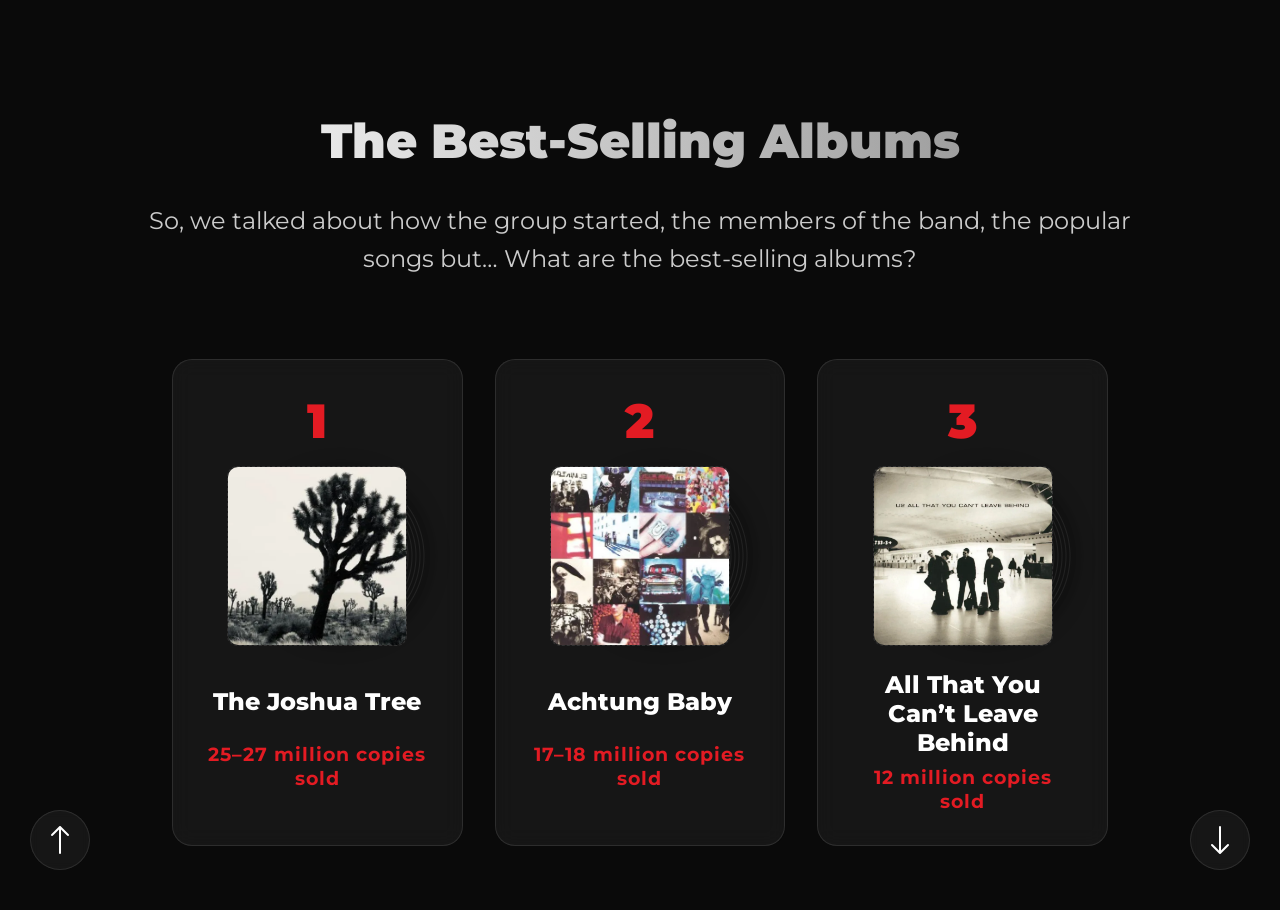
==== albums.html @ af49d7e1 "Add files via upload" ====
<!DOCTYPE html>
<html lang="en">

<head>
    <meta charset="UTF-8">
    <meta name="viewport" content="width=device-width, initial-scale=1.0">
    <title>U2 Presentation - Best-Selling Albums</title>
    <link rel="stylesheet" href="styles.css">
    <style>
        .albums-container {
            display: grid;
            grid-template-columns: repeat(auto-fit, minmax(280px, 1fr));
            gap: 2rem;
            width: 100%;
            max-width: 1000px;
            margin: 0 auto;
            padding: 2rem;
        }

        .album-card {
            background: var(--glass-bg);
            backdrop-filter: blur(10px);
            border: 1px solid var(--glass-border);
            padding: 2rem;
            border-radius: 20px;
            text-align: center;
            opacity: 0;
            transform: translateY(30px);
            transition: all 0.8s cubic-bezier(0.4, 0, 0.2, 1);
        }

        .album-card.visible {
            opacity: 1;
            transform: translateY(0);
        }

        .album-rank {
            font-size: 3rem;
            font-weight: 900;
            color: var(--accent-color);
            margin-bottom: 1rem;
        }

        .album-cover-placeholder {
            width: 180px;
            height: 180px;
            background: #1a1a1a;
            border-radius: 10px;
            margin: 0 auto 1.5rem;
            display: flex;
            align-items: center;
            justify-content: center;
            border: 1px dashed var(--glass-border);
            color: #555;
            position: relative;
        }

        /* Vinyl disc effect behind the placeholder */
        .album-cover-placeholder::before {
            content: '';
            position: absolute;
            width: 170px;
            height: 170px;
            background: #000;
            border-radius: 50%;
            z-index: -1;
            right: -20px;
            transition: right 0.5s ease;
            box-shadow: 0 0 20px rgba(0, 0, 0, 0.5);
            background: repeating-radial-gradient(circle, #111, #111 2px, #222 3px, #111 4px);
        }

        .album-card:hover .album-cover-placeholder::before {
            right: -40px;
        }

        .album-title {
            font-size: 1.5rem;
            font-weight: 800;
            margin-bottom: 0.5rem;
            min-height: 4rem;
            display: flex;
            align-items: center;
            justify-content: center;
        }

        .sales {
            color: var(--accent-color);
            font-size: 1.2rem;
            font-weight: 700;
            letter-spacing: 1px;
        }

        .intro-text {
            font-size: 1.5rem;
            color: #ccc;
            margin-bottom: 3rem;
            line-height: 1.6;
        }
    </style>
</head>

<body class="fade-in"
    style="height: auto; min-height: 100vh; overflow-y: auto; align-items: flex-start; padding-top: 5rem;">
    <div class="container" style="max-width: 1100px;">
        <h2>The Best-Selling Albums</h2>
        <p class="intro-text">So, we talked about how the group started, the members of the band, the popular songs but…
            What are the best-selling albums?</p>

        <div class="albums-container">
            <!-- 1st Place -->
            <div class="album-card" id="album-1">
                <div class="album-rank">1</div>
                <div class="album-cover-placeholder">
                    <img src="Album1.png" alt="The Joshua Tree"
                        style="width: 100%; height: 100%; object-fit: cover; border-radius: 10px;">
                </div>
                <div class="album-title">The Joshua Tree</div>
                <div class="sales">25–27 million copies sold</div>
            </div>

            <!-- 2nd Place -->
            <div class="album-card" id="album-2" style="transition-delay: 0.2s;">
                <div class="album-rank">2</div>
                <div class="album-cover-placeholder">
                    <img src="Album2.png" alt="Achtung Baby"
                        style="width: 100%; height: 100%; object-fit: cover; border-radius: 10px;">
                </div>
                <div class="album-title">Achtung Baby</div>
                <div class="sales">17–18 million copies sold</div>
            </div>

            <!-- 3rd Place -->
            <div class="album-card" id="album-3" style="transition-delay: 0.4s;">
                <div class="album-rank">3</div>
                <div class="album-cover-placeholder">
                    <img src="Album3.png" alt="All That You Can’t Leave Behind" style="width: 100%; height: 100%; object-fit: cover; border-radius: 10px;">
                </div>
                <div class="album-title">All That You Can’t Leave Behind</div>
                <div class="sales">12 million copies sold</div>
            </div>
        </div>
    </div>

    <!-- Link to Concert Page -->
    <a href="concert.html" class="arrow-btn" aria-label="Go to Concert">
        <svg xmlns="http://www.w3.org/2000/svg" width="32" height="32" fill="currentColor" viewBox="0 0 16 16">
            <path fill-rule="evenodd" d="M8 1a.5.5 0 0 1 .5.5v11.793l3.146-3.147a.5.5 0 0 1 .708.708l-4 4a.5.5 0 0 1-.708 0l-4-4a.5.5 0 0 1 .708-.708L7.5 13.293V1.5A.5.5 0 0 1 8 1z"/>
        </svg>
    </a>

    <!-- Back to Songs -->
    <a href="songs.html" class="arrow-btn" style="right: auto; left: 30px; transform: rotate(180deg);"
        aria-label="Previous Page">
        <svg xmlns="http://www.w3.org/2000/svg" width="32" height="32" fill="currentColor" viewBox="0 0 16 16">
            <path fill-rule="evenodd"
                d="M8 1a.5.5 0 0 1 .5.5v11.793l3.146-3.147a.5.5 0 0 1 .708.708l-4 4a.5.5 0 0 1-.708 0l-4-4a.5.5 0 0 1 .708-.708L7.5 13.293V1.5A.5.5 0 0 1 8 1z" />
        </svg>
    </a>

    <script>
        const observer = new IntersectionObserver((entries) => {
            entries.forEach(entry => {
                if (entry.isIntersecting) {
                    entry.target.classList.add('visible');
                }
            });
        }, { threshold: 0.1 });

        document.querySelectorAll('.album-card').forEach(item => observer.observe(item));
    </script>
</body>

</html>
---- styles.css ----
@import url('https://fonts.googleapis.com/css2?family=Montserrat:wght@400;700;900&display=swap');

:root {
    --bg-color: #0a0a0a;
    --text-color: #ffffff;
    --accent-color: #e31b23; /* Classic U2 Red */
    --secondary-color: #2a2a2a;
    --glass-bg: rgba(255, 255, 255, 0.05);
    --glass-border: rgba(255, 255, 255, 0.1);
}

* {
    margin: 0;
    padding: 0;
    box-sizing: border-box;
}

body {
    font-family: 'Montserrat', sans-serif;
    background-color: var(--bg-color);
    color: var(--text-color);
    overflow: hidden; /* Hide scrollbars for the presentation feel */
    height: 100vh;
    display: flex;
    justify-content: center;
    align-items: center;
}

.container {
    text-align: center;
    padding: 2rem;
    max-width: 800px;
    width: 100%;
    z-index: 1;
}

h1 {
    font-size: 8rem;
    font-weight: 900;
    letter-spacing: -5px;
    color: var(--accent-color);
    text-shadow: 0 0 20px rgba(227, 27, 35, 0.3);
    margin-bottom: 1rem;
    animation: fadeInDown 1.2s ease-out;
}

.subtitle {
    font-size: 1.5rem;
    font-weight: 400;
    color: #ccc;
    margin-bottom: 0.5rem;
    animation: fadeInUp 1.2s ease-out 0.3s both;
}

.project-tag {
    font-size: 1rem;
    text-transform: uppercase;
    letter-spacing: 4px;
    color: var(--accent-color);
    animation: fadeInUp 1.2s ease-out 0.6s both;
}

.arrow-btn {
    position: fixed;
    bottom: 30px;
    right: 30px;
    background: var(--glass-bg);
    backdrop-filter: blur(5px);
    border: 1px solid var(--glass-border);
    border-radius: 50%;
    width: 60px;
    height: 60px;
    display: flex;
    justify-content: center;
    align-items: center;
    cursor: pointer;
    color: var(--text-color);
    animation: bounce 2s infinite;
    transition: all 0.3s ease;
    text-decoration: none;
    z-index: 100;
}

.arrow-btn:hover {
    color: var(--accent-color);
    background: var(--glass-border);
    transform: scale(1.1);
}

.hidden-text {
    background: var(--glass-bg);
    backdrop-filter: blur(10px);
    -webkit-backdrop-filter: blur(10px);
    border: 1px solid var(--glass-border);
    padding: 2rem;
    border-radius: 20px;
    margin-top: 2rem;
    font-size: 1.2rem;
    line-height: 1.6;
    display: none; /* Hidden by default */
    animation: slideIn 0.8s cubic-bezier(0.4, 0, 0.2, 1);
}

.reveal-btn {
    position: fixed;
    bottom: 30px;
    right: 30px;
    background: var(--accent-color);
    color: white;
    border: none;
    width: 60px;
    height: 60px;
    border-radius: 50%;
    cursor: pointer;
    transition: transform 0.3s ease, box-shadow 0.3s ease;
    display: flex;
    align-items: center;
    justify-content: center;
    z-index: 100;
}

.reveal-btn:hover {
    transform: translateY(-5px) scale(1.1);
    box-shadow: 0 10px 30px rgba(227, 27, 35, 0.4);
}

/* Animations */

@keyframes fadeInDown {
    from {
        opacity: 0;
        transform: translateY(-50px);
    }
    to {
        opacity: 1;
        transform: translateY(0);
    }
}

@keyframes fadeInUp {
    from {
        opacity: 0;
        transform: translateY(50px);
    }
    to {
        opacity: 1;
        transform: translateY(0);
    }
}

@keyframes bounce {
    0%, 20%, 50%, 80%, 100% {transform: translateY(0);}
    40% {transform: translateY(-20px);}
    60% {transform: translateY(-10px);}
}

/* Member Grid & Card Flip */
.members-grid {
    display: grid;
    grid-template-columns: repeat(auto-fit, minmax(250px, 1fr));
    gap: 2rem;
    padding: 2rem;
    width: 100%;
}

.card {
    background-color: transparent;
    width: 250px;
    height: 350px;
    perspective: 1000px; /* Remove this if you don't want the 3D effect */
    cursor: pointer;
    margin: 0 auto;
}

.card-inner {
    position: relative;
    width: 100%;
    height: 100%;
    text-align: center;
    transition: transform 0.8s cubic-bezier(0.4, 0, 0.2, 1);
    transform-style: preserve-3d;
}

.card.flipped .card-inner {
    transform: rotateY(180deg);
}

.card-front, .card-back {
    position: absolute;
    width: 100%;
    height: 100%;
    -webkit-backface-visibility: hidden; /* Safari */
    backface-visibility: hidden;
    border-radius: 15px;
    display: flex;
    flex-direction: column;
    align-items: center;
    justify-content: center;
    border: 1px solid var(--glass-border);
}

.card-front {
    background: linear-gradient(135deg, var(--accent-color), #8b1115);
    color: white;
}

.card-front::after {
    content: 'U2';
    font-size: 4rem;
    font-weight: 900;
    opacity: 0.2;
}

.card-back {
    background-color: var(--secondary-color);
    color: white;
    transform: rotateY(180deg);
    padding: 1.5rem 1rem;
    justify-content: flex-start;
}

.member-img-small {
    width: 100%;
    height: 200px;
    background: #1a1a1a;
    border-radius: 10px;
    margin-bottom: 1rem;
    display: flex;
    align-items: center;
    justify-content: center;
    border: 1px dashed var(--glass-border);
    overflow: hidden;
}

.member-img-small img {
    width: 100%;
    height: 100%;
    object-fit: cover;
}

.card-back .member-name {
    font-size: 1.5rem;
    font-weight: 900;
    color: var(--accent-color);
    margin-bottom: 0.2rem;
}

.card-back .member-role {
    font-size: 0.9rem;
    color: #ccc;
    font-style: italic;
    line-height: 1.2;
}

/* Page transitions */
.fade-in {
    animation: fadeIn 1s ease-in;
}

@keyframes fadeIn {
    from { opacity: 0; }
    to { opacity: 1; }
}

h2 {
    font-size: 3rem;
    font-weight: 900;
    margin-bottom: 2rem;
    background: linear-gradient(to right, #fff, #888);
    -webkit-background-clip: text;
    background-clip: text;
    -webkit-text-fill-color: transparent;
}
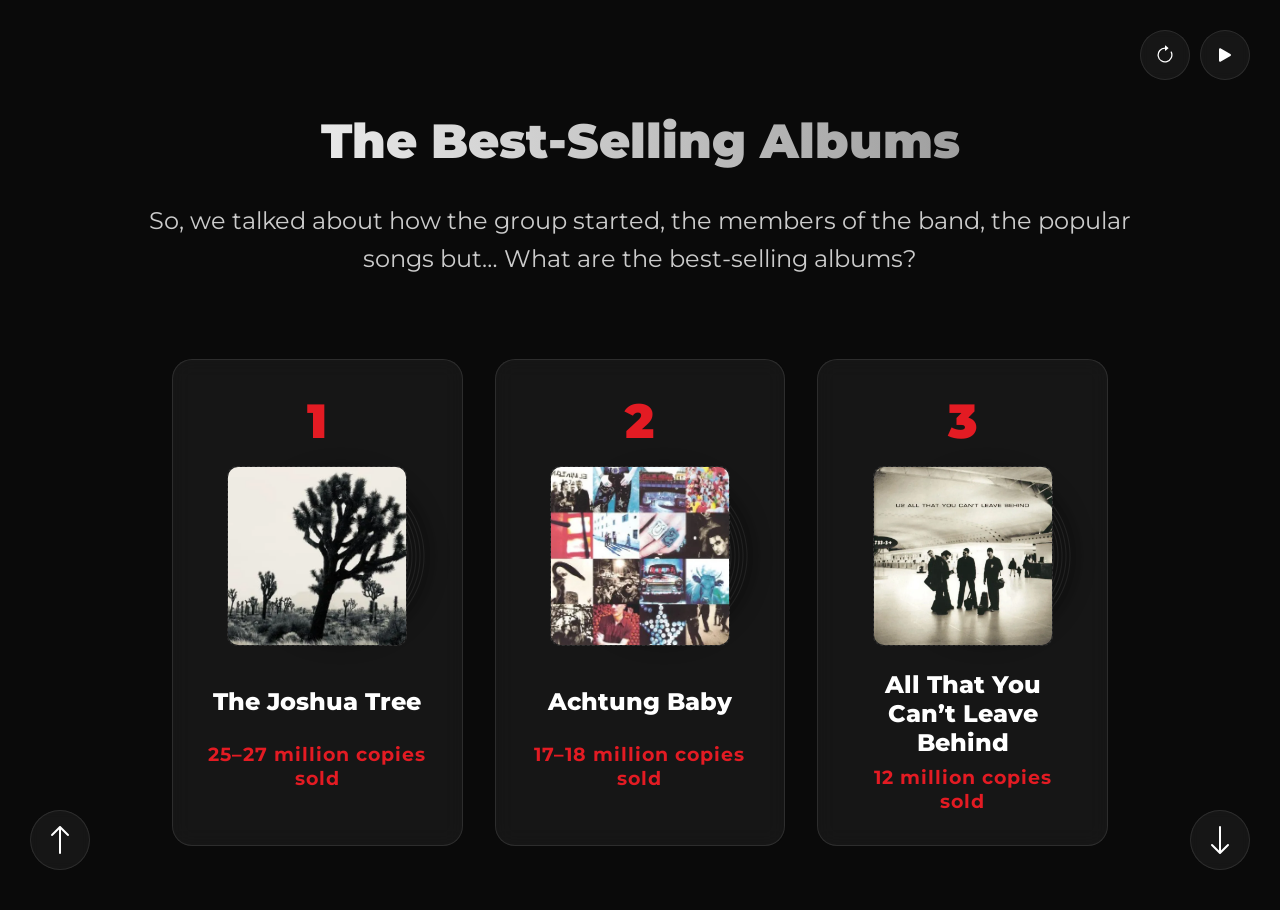
==== commit 0bd06f95: "Add files via upload" ====
--- a/albums.html
+++ b/albums.html
@@ -169,6 +169,7 @@
 
         document.querySelectorAll('.album-card').forEach(item => observer.observe(item));
     </script>
+    <script src="music.js"></script>
 </body>
 
 </html>
--- a/styles.css
+++ b/styles.css
@@ -271,3 +271,57 @@
     background-clip: text;
     -webkit-text-fill-color: transparent;
 }
+
+/* Music Control */
+.music-controls {
+    position: fixed;
+    top: 30px;
+    right: 30px;
+    display: flex;
+    gap: 10px;
+    z-index: 1000;
+}
+
+.music-btn {
+    background: var(--glass-bg);
+    backdrop-filter: blur(5px);
+    border: 1px solid var(--glass-border);
+    border-radius: 50%;
+    width: 50px;
+    height: 50px;
+    display: flex;
+    justify-content: center;
+    align-items: center;
+    cursor: pointer;
+    color: var(--text-color);
+    transition: all 0.3s ease;
+}
+
+.music-btn:hover {
+    background: var(--glass-border);
+    transform: scale(1.1);
+    color: var(--accent-color);
+}
+
+.music-btn.playing {
+    border-color: var(--accent-color);
+    box-shadow: 0 0 15px rgba(227, 27, 35, 0.3);
+}
+
+.music-btn.playing svg {
+    animation: pulse 1.5s infinite;
+}
+
+.reset-btn svg {
+    transition: transform 0.5s ease;
+}
+
+.reset-btn:active svg {
+    transform: rotate(-360deg);
+}
+
+@keyframes pulse {
+    0% { transform: scale(1); }
+    50% { transform: scale(1.2); }
+    100% { transform: scale(1); }
+}
